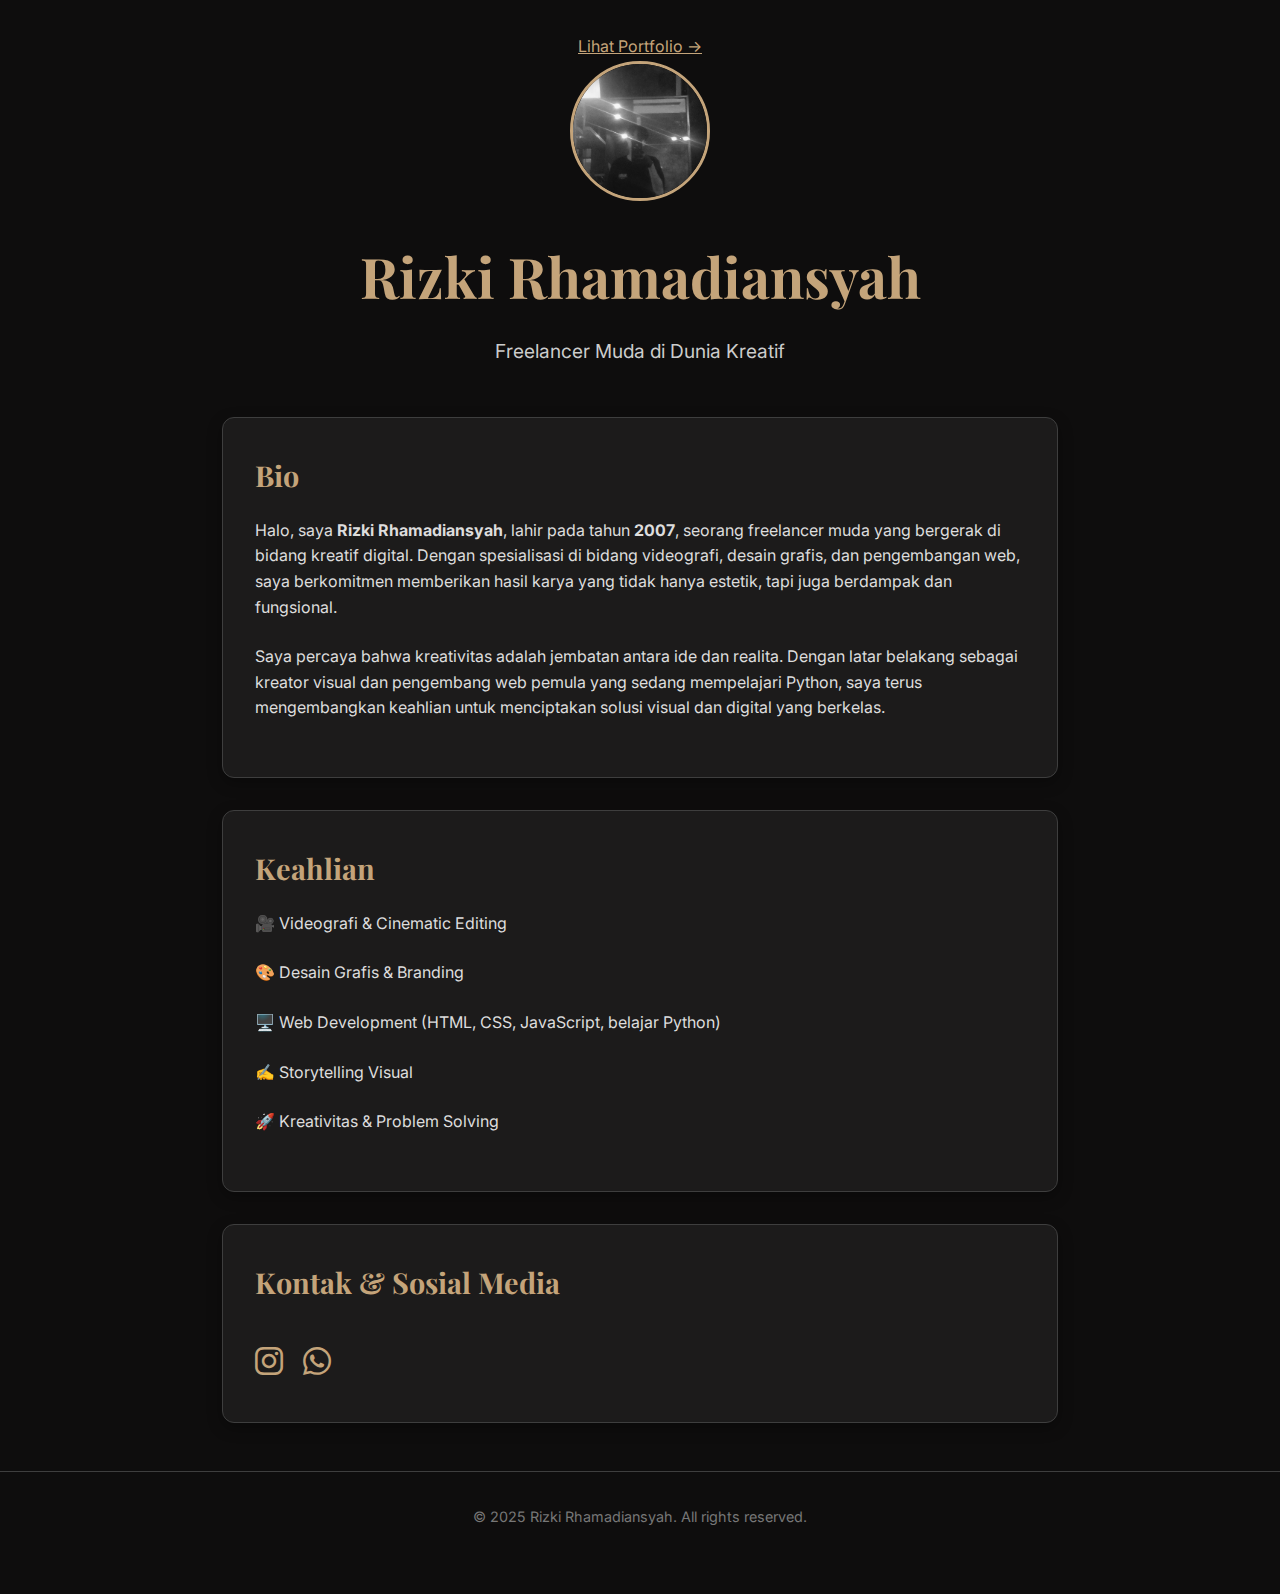
==== index.html @ b300ecfa "Add files via upload" ====
<!DOCTYPE html>
<html lang="id">
<head>
  <meta charset="UTF-8" />
  <meta name="viewport" content="width=device-width, initial-scale=1.0" />
  <title>Rizki Rhamadiansyah</title>
  <link href="https://fonts.googleapis.com/css2?family=Playfair+Display:wght@500;700&family=Inter:wght@300;500;700&display=swap" rel="stylesheet">
  <link rel="stylesheet" href="style.css">
  <!-- Font Awesome -->
  <link rel="stylesheet" href="https://cdnjs.cloudflare.com/ajax/libs/font-awesome/6.0.0-beta3/css/all.min.css">
</head>
<body>
  <header>
    <div class="portfolio-link">
      <a href="portfolio.html" style="color: var(--accent); text-decoration: underline;">Lihat Portfolio &rarr;</a>
    </div>
    <img src="profil.jpeg" alt="Foto Rizki" />
    <h1>Rizki Rhamadiansyah</h1>
    <p>Freelancer Muda di Dunia Kreatif</p>
  </header>

  <div class="container">
    <div class="section">
      <h2>Bio</h2>

      <p>Halo, saya <strong>Rizki Rhamadiansyah</strong>, lahir pada tahun <strong>2007</strong>, seorang freelancer muda yang bergerak di bidang kreatif digital. Dengan spesialisasi di bidang videografi, desain grafis, dan pengembangan web, saya berkomitmen memberikan hasil karya yang tidak hanya estetik, tapi juga berdampak dan fungsional. </p>
        
      <p>Saya percaya bahwa kreativitas adalah jembatan antara ide dan realita. Dengan latar belakang sebagai kreator visual dan pengembang web pemula yang sedang mempelajari Python, saya terus mengembangkan keahlian untuk menciptakan solusi visual dan digital yang berkelas.</p>
    </div>

    <div class="section">
      <h2>Keahlian</h2>
      <p>🎥 Videografi & Cinematic Editing</p>

      <p>🎨 Desain Grafis & Branding</p>
        
      <p>🖥️ Web Development (HTML, CSS, JavaScript, belajar Python)</p>
        
      <p>✍️ Storytelling Visual</p>
        
      <p>🚀 Kreativitas & Problem Solving</p>
    </div>

    <div class="section">
      <h2>Kontak & Sosial Media</h2>
      <div class="socials">
        <a href="https://instagram.com/rizkitrxstar" target="_blank">
          <i class="fab fa-instagram"></i>
        </a>
        <a href="https://wa.me/6285861911241" target="_blank">
          <i class="fab fa-whatsapp"></i>
        </a>
      </div>
    </div>
  </div>

  <audio id="bg-music" loop>
    <source src="audio.mp3" type="audio/mpeg" />
    Browser kamu tidak mendukung audio.
  </audio>

  <script>
    const audio = document.getElementById('bg-music');
    const playMusic = () => {
      audio.play().catch(e => {
        console.log('Autoplay diblokir:', e);
      });
    };
    document.addEventListener('click', playMusic);
  </script>
  
  <footer>
    &copy; 2025 Rizki Rhamadiansyah. All rights reserved.
  </footer>
</body>
</html>
---- style.css ----
:root {
  --bg: #0e0d0d;
  --text: #f0f0f0;
  --accent: #c4a47a;
  --card-bg: #1c1b1b;
  --border: #3e3e3e;
}

* {
  margin: 0;
  padding: 0;
  box-sizing: border-box;
}

body {
  font-family: 'Inter', sans-serif;
  background-color: var(--bg);
  color: var(--text);
  line-height: 1.8;
  padding: 2rem 0;
}

header {
  text-align: center;
  margin-bottom: 3rem;
}

header img {
  width: 140px;
  height: 140px;
  object-fit: cover;
  border-radius: 50%;
  margin-bottom: 1rem;
  border: 3px solid var(--accent);
  margin-left: 1;
}

header h1 {
  font-family: 'Playfair Display', serif;
  font-size: 3.5rem;
  color: var(--accent);
  margin-bottom: 0.5rem;
}

header p {
  font-size: 1.2rem;
  color: #ccc;
}

.section p {
    margin-bottom: 1.5rem; /* Menambah jarak antar paragraf */
    line-height: 1.6; /* Membuat teks lebih mudah dibaca */
    color: #ddd; /* Warna teks untuk kontras dengan latar belakang */
  }  

.container {
  max-width: 900px;
  margin: 0 auto;
  padding: 0 2rem;
}

.section {
  background-color: var(--card-bg);
  border: 1px solid var(--border);
  border-radius: 12px;
  padding: 2rem;
  margin-bottom: 2rem;
  box-shadow: 0 5px 15px rgba(0,0,0,0.3);
  transition: transform 0.3s ease;
}

.section:hover {
  transform: translateY(-5px);
}

.section h2 {
  font-family: 'Playfair Display', serif;
  font-size: 1.8rem;
  color: var(--accent);
  margin-bottom: 1rem;
}

.section p {
  font-size: 1rem;
  color: #ddd;
}

.socials a {
  display: inline-block;
  margin-right: 1rem;
  margin-top: 0.5rem;
  color: var(--accent);
  text-decoration: none;
  font-weight: 500;
  transition: color 0.3s;
}

.socials a:hover {
  color: #fff;
}

footer {
  text-align: center;
  font-size: 0.9rem;
  padding: 2rem 1rem;
  border-top: 1px solid var(--border);
  color: #777;
  margin-top: 3rem;
}

.socials a {
    display: inline-block;
    margin-right: 1rem;
    margin-top: 0.5rem;
    color: var(--accent);
    text-decoration: none;
    font-size: 2rem;  /* Ukuran ikon */
    transition: color 0.3s;
  }
  
  .socials a i {
    margin-right: 0;  /* Menghilangkan jarak antar ikon */
  }
  
  .socials a:hover {
    color: #fff;
  }
  
  .socials a i {
    font-size: 2rem; /* Ukuran ikon */
    color: var(--accent);
    transition: transform 0.3s ease;
  }
  
  .socials a:hover i {
    transform: scale(1.1); /* Membesarkan sedikit ketika hover */
  }  
  .section img {
    width: 30%; /* Biar responsif */
    max-width: 600px; /* Ukuran maksimum */
    height: auto;
    margin-top: 1rem;
    border-radius: 12px;
    box-shadow: 0 5px 15px rgba(0, 0, 0, 0.3); /* Bayangan cantik */
    transition: transform 0.3s ease;
  }
  
  .section img:hover {
    transform: scale(1.03); /* Efek membesar sedikit saat hover */
  }
  
  }
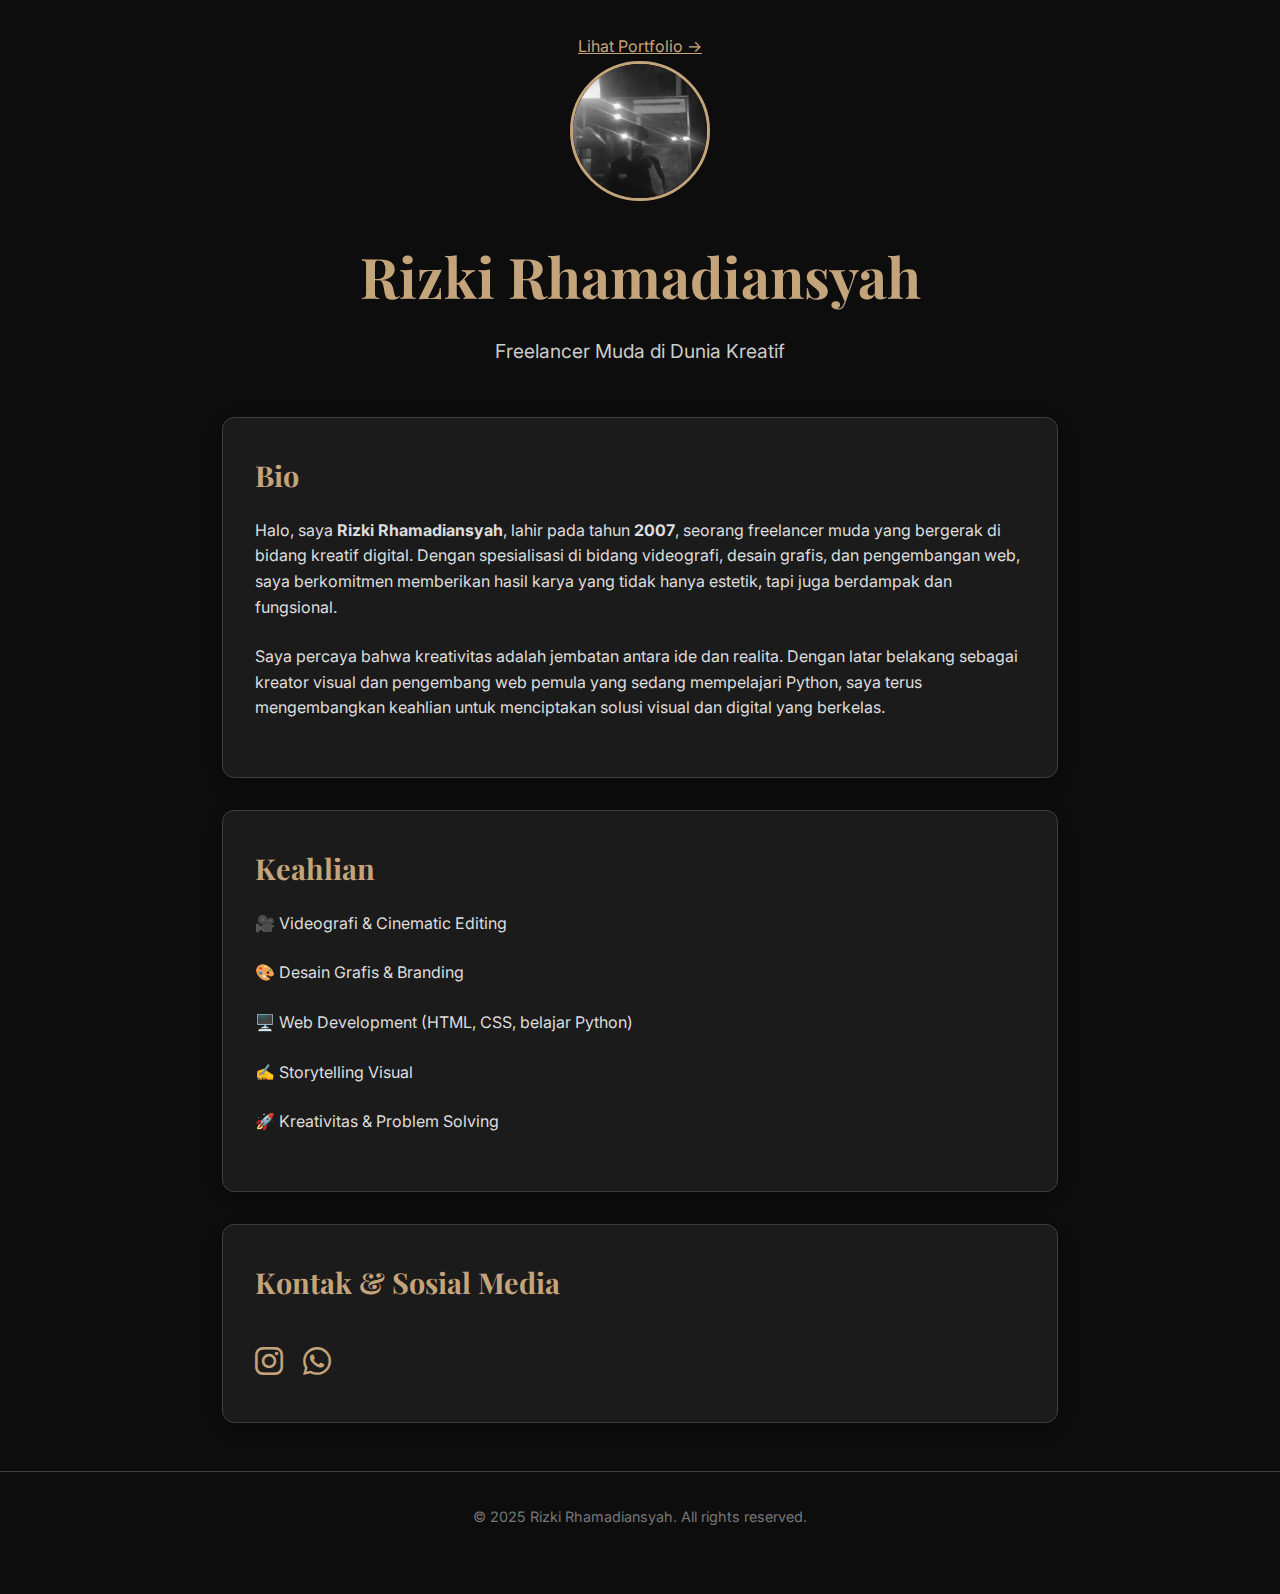
==== commit 31ac69fc: "Update index.html" ====
--- a/index.html
+++ b/index.html
@@ -34,7 +34,7 @@
 
       <p>🎨 Desain Grafis & Branding</p>
         
-      <p>🖥️ Web Development (HTML, CSS, JavaScript, belajar Python)</p>
+      <p>🖥️ Web Development (HTML, CSS, belajar Python)</p>
         
       <p>✍️ Storytelling Visual</p>
         
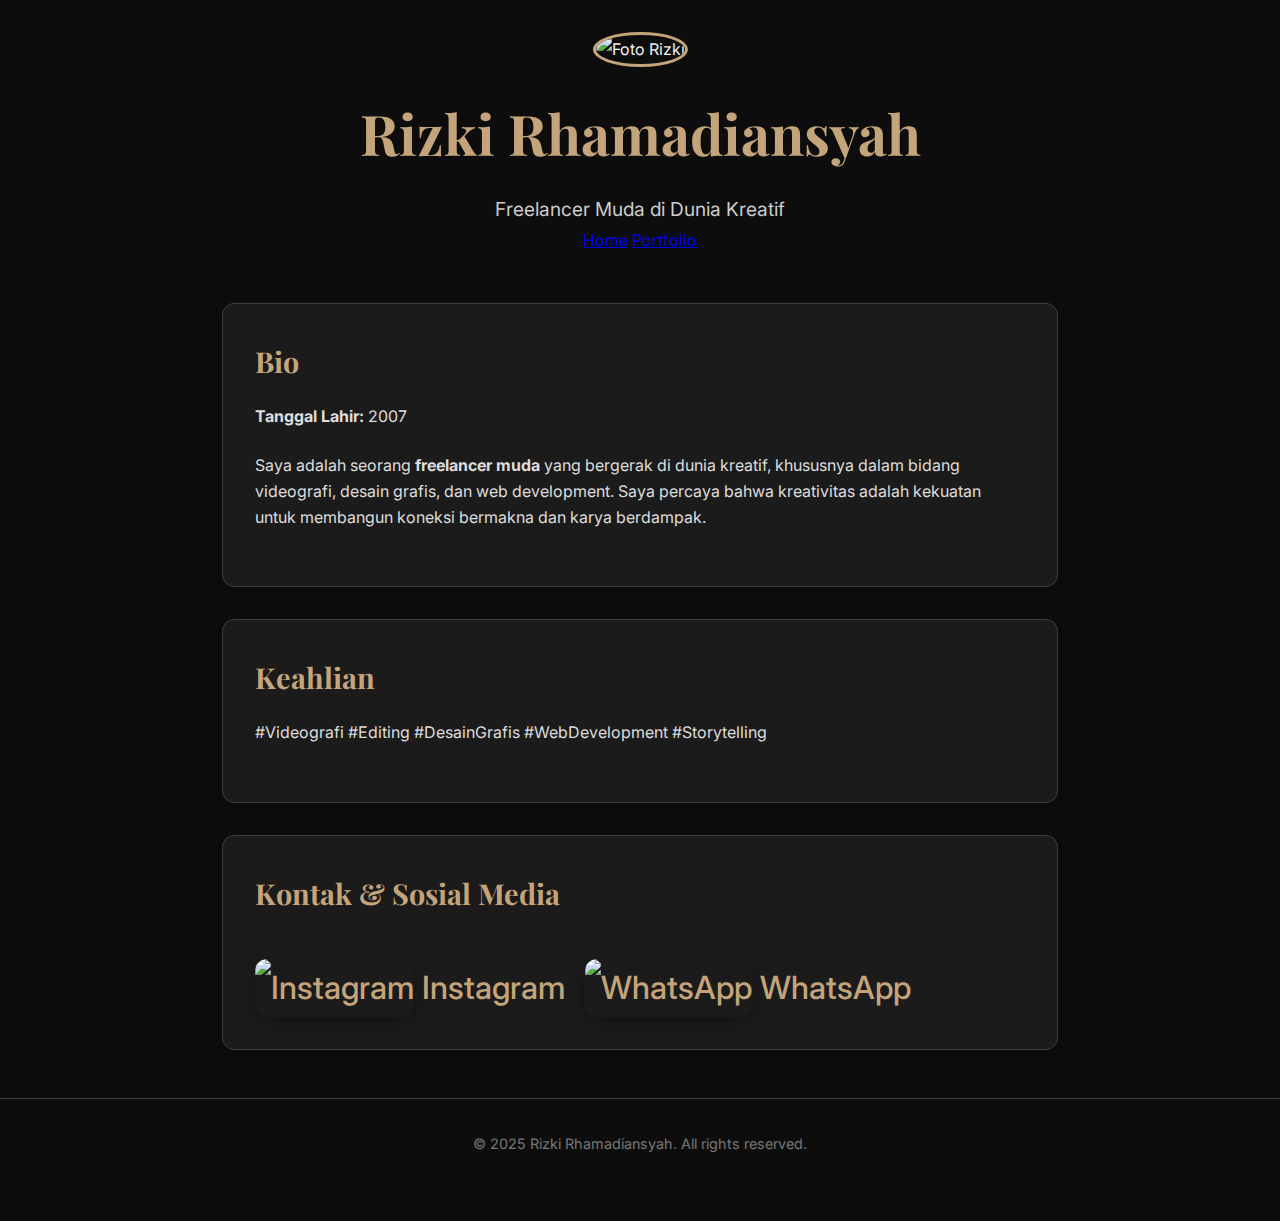
==== commit e9523ddd: "Update index.html" ====
--- a/index.html
+++ b/index.html
@@ -4,71 +4,47 @@
   <meta charset="UTF-8" />
   <meta name="viewport" content="width=device-width, initial-scale=1.0" />
   <title>Rizki Rhamadiansyah</title>
+  <link rel="stylesheet" href="style.css" />
   <link href="https://fonts.googleapis.com/css2?family=Playfair+Display:wght@500;700&family=Inter:wght@300;500;700&display=swap" rel="stylesheet">
-  <link rel="stylesheet" href="style.css">
-  <!-- Font Awesome -->
-  <link rel="stylesheet" href="https://cdnjs.cloudflare.com/ajax/libs/font-awesome/6.0.0-beta3/css/all.min.css">
 </head>
 <body>
   <header>
-    <div class="portfolio-link">
-      <a href="portfolio.html" style="color: var(--accent); text-decoration: underline;">Lihat Portfolio &rarr;</a>
-    </div>
-    <img src="profil.jpeg" alt="Foto Rizki" />
+    <img src="img/profil.jpeg" alt="Foto Rizki" />
     <h1>Rizki Rhamadiansyah</h1>
     <p>Freelancer Muda di Dunia Kreatif</p>
+    <nav>
+      <a href="index.html">Home</a>
+      <a href="portfolio.html">Portfolio</a>
+    </nav>
   </header>
 
-  <div class="container">
-    <div class="section">
+  <main class="container">
+    <section class="section">
       <h2>Bio</h2>
+      <p><strong>Tanggal Lahir:</strong> 2007</p>
+      <p>Saya adalah seorang <strong>freelancer muda</strong> yang bergerak di dunia kreatif, khususnya dalam bidang videografi, desain grafis, dan web development. Saya percaya bahwa kreativitas adalah kekuatan untuk membangun koneksi bermakna dan karya berdampak.</p>
+    </section>
 
-      <p>Halo, saya <strong>Rizki Rhamadiansyah</strong>, lahir pada tahun <strong>2007</strong>, seorang freelancer muda yang bergerak di bidang kreatif digital. Dengan spesialisasi di bidang videografi, desain grafis, dan pengembangan web, saya berkomitmen memberikan hasil karya yang tidak hanya estetik, tapi juga berdampak dan fungsional. </p>
-        
-      <p>Saya percaya bahwa kreativitas adalah jembatan antara ide dan realita. Dengan latar belakang sebagai kreator visual dan pengembang web pemula yang sedang mempelajari Python, saya terus mengembangkan keahlian untuk menciptakan solusi visual dan digital yang berkelas.</p>
-    </div>
+    <section class="section">
+      <h2>Keahlian</h2>
+      <p>#Videografi #Editing #DesainGrafis #WebDevelopment #Storytelling</p>
+    </section>
 
-    <div class="section">
-      <h2>Keahlian</h2>
-      <p>🎥 Videografi & Cinematic Editing</p>
-
-      <p>🎨 Desain Grafis & Branding</p>
-        
-      <p>🖥️ Web Development (HTML, CSS, belajar Python)</p>
-        
-      <p>✍️ Storytelling Visual</p>
-        
-      <p>🚀 Kreativitas & Problem Solving</p>
-    </div>
-
-    <div class="section">
+    <section class="section">
       <h2>Kontak & Sosial Media</h2>
       <div class="socials">
         <a href="https://instagram.com/rizkitrxstar" target="_blank">
-          <i class="fab fa-instagram"></i>
+          <img src="https://img.icons8.com/ios-filled/24/ffffff/instagram-new.png" alt="Instagram" />
+          Instagram
         </a>
         <a href="https://wa.me/6285861911241" target="_blank">
-          <i class="fab fa-whatsapp"></i>
+          <img src="https://img.icons8.com/ios-filled/24/ffffff/whatsapp.png" alt="WhatsApp" />
+          WhatsApp
         </a>
       </div>
-    </div>
-  </div>
+    </section>
+  </main>
 
-  <audio id="bg-music" loop>
-    <source src="audio.mp3" type="audio/mpeg" />
-    Browser kamu tidak mendukung audio.
-  </audio>
-
-  <script>
-    const audio = document.getElementById('bg-music');
-    const playMusic = () => {
-      audio.play().catch(e => {
-        console.log('Autoplay diblokir:', e);
-      });
-    };
-    document.addEventListener('click', playMusic);
-  </script>
-  
   <footer>
     &copy; 2025 Rizki Rhamadiansyah. All rights reserved.
   </footer>
--- a/style.css
+++ b/style.css
@@ -149,4 +149,39 @@
     transform: scale(1.03); /* Efek membesar sedikit saat hover */
   }
   
-  }+  @media (max-width: 768px) {
+  body {
+    padding: 1rem 0;
+  }
+
+  header h1 {
+    font-size: 2.2rem;
+  }
+
+  header img {
+    width: 100px;
+    height: 100px;
+  }
+
+  .container {
+    padding: 0 1rem;
+  }
+
+  .section {
+    padding: 1.2rem;
+  }
+
+  .section h2 {
+    font-size: 1.5rem;
+  }
+
+  .section p,
+  .socials a {
+    font-size: 0.95rem;
+  }
+
+  footer {
+    font-size: 0.8rem;
+    padding: 1rem;
+  }
+}
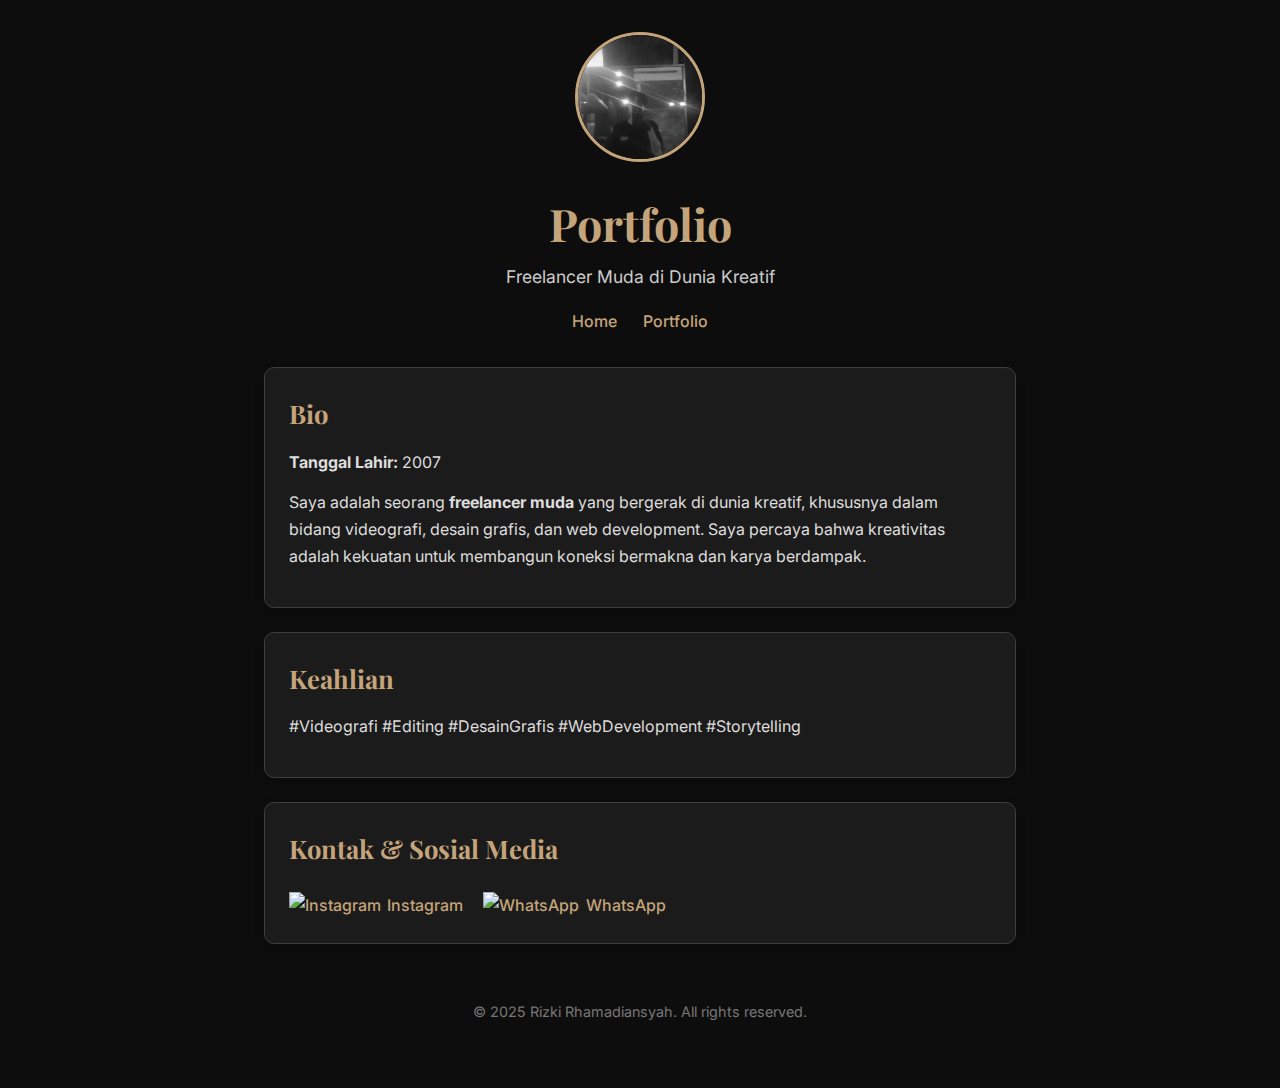
==== commit b0a5c843: "Update index.html" ====
--- a/index.html
+++ b/index.html
@@ -9,8 +9,8 @@
 </head>
 <body>
   <header>
-    <img src="img/profil.jpeg" alt="Foto Rizki" />
-    <h1>Rizki Rhamadiansyah</h1>
+     <img src="profil.jpeg" alt="Foto Rizki" />
+    <h1>Portfolio</h1>
     <p>Freelancer Muda di Dunia Kreatif</p>
     <nav>
       <a href="index.html">Home</a>
--- a/style.css
+++ b/style.css
@@ -16,83 +16,79 @@
   font-family: 'Inter', sans-serif;
   background-color: var(--bg);
   color: var(--text);
-  line-height: 1.8;
+  line-height: 1.7;
   padding: 2rem 0;
 }
 
 header {
   text-align: center;
-  margin-bottom: 3rem;
+  margin-bottom: 2rem;
 }
 
 header img {
-  width: 140px;
-  height: 140px;
+  width: 130px;
+  height: 130px;
   object-fit: cover;
   border-radius: 50%;
+  border: 3px solid var(--accent);
   margin-bottom: 1rem;
-  border: 3px solid var(--accent);
-  margin-left: 1;
 }
 
 header h1 {
   font-family: 'Playfair Display', serif;
-  font-size: 3.5rem;
+  font-size: 2.8rem;
   color: var(--accent);
-  margin-bottom: 0.5rem;
 }
 
 header p {
-  font-size: 1.2rem;
+  font-size: 1.1rem;
   color: #ccc;
+  margin-bottom: 1rem;
 }
 
-.section p {
-    margin-bottom: 1.5rem; /* Menambah jarak antar paragraf */
-    line-height: 1.6; /* Membuat teks lebih mudah dibaca */
-    color: #ddd; /* Warna teks untuk kontras dengan latar belakang */
-  }  
+header nav a {
+  margin: 0 0.7rem;
+  text-decoration: none;
+  color: var(--accent);
+  font-weight: 500;
+}
 
 .container {
-  max-width: 900px;
+  max-width: 800px;
   margin: 0 auto;
-  padding: 0 2rem;
+  padding: 0 1.5rem;
 }
 
 .section {
   background-color: var(--card-bg);
   border: 1px solid var(--border);
-  border-radius: 12px;
-  padding: 2rem;
-  margin-bottom: 2rem;
-  box-shadow: 0 5px 15px rgba(0,0,0,0.3);
-  transition: transform 0.3s ease;
-}
-
-.section:hover {
-  transform: translateY(-5px);
+  border-radius: 10px;
+  padding: 1.5rem;
+  margin-bottom: 1.5rem;
+  box-shadow: 0 4px 10px rgba(0,0,0,0.3);
 }
 
 .section h2 {
   font-family: 'Playfair Display', serif;
-  font-size: 1.8rem;
   color: var(--accent);
-  margin-bottom: 1rem;
+  margin-bottom: 0.8rem;
+  font-size: 1.6rem;
 }
 
 .section p {
-  font-size: 1rem;
   color: #ddd;
+  margin-bottom: 0.8rem;
 }
 
 .socials a {
-  display: inline-block;
+  display: inline-flex;
+  align-items: center;
+  gap: 0.4rem;
   margin-right: 1rem;
   margin-top: 0.5rem;
   color: var(--accent);
   text-decoration: none;
   font-weight: 500;
-  transition: color 0.3s;
 }
 
 .socials a:hover {
@@ -102,60 +98,13 @@
 footer {
   text-align: center;
   font-size: 0.9rem;
+  color: #777;
   padding: 2rem 1rem;
-  border-top: 1px solid var(--border);
-  color: #777;
-  margin-top: 3rem;
 }
 
-.socials a {
-    display: inline-block;
-    margin-right: 1rem;
-    margin-top: 0.5rem;
-    color: var(--accent);
-    text-decoration: none;
-    font-size: 2rem;  /* Ukuran ikon */
-    transition: color 0.3s;
-  }
-  
-  .socials a i {
-    margin-right: 0;  /* Menghilangkan jarak antar ikon */
-  }
-  
-  .socials a:hover {
-    color: #fff;
-  }
-  
-  .socials a i {
-    font-size: 2rem; /* Ukuran ikon */
-    color: var(--accent);
-    transition: transform 0.3s ease;
-  }
-  
-  .socials a:hover i {
-    transform: scale(1.1); /* Membesarkan sedikit ketika hover */
-  }  
-  .section img {
-    width: 30%; /* Biar responsif */
-    max-width: 600px; /* Ukuran maksimum */
-    height: auto;
-    margin-top: 1rem;
-    border-radius: 12px;
-    box-shadow: 0 5px 15px rgba(0, 0, 0, 0.3); /* Bayangan cantik */
-    transition: transform 0.3s ease;
-  }
-  
-  .section img:hover {
-    transform: scale(1.03); /* Efek membesar sedikit saat hover */
-  }
-  
-  @media (max-width: 768px) {
-  body {
-    padding: 1rem 0;
-  }
-
+@media (max-width: 768px) {
   header h1 {
-    font-size: 2.2rem;
+    font-size: 2rem;
   }
 
   header img {
@@ -163,25 +112,16 @@
     height: 100px;
   }
 
-  .container {
-    padding: 0 1rem;
-  }
-
   .section {
-    padding: 1.2rem;
+    padding: 1rem;
   }
 
   .section h2 {
-    font-size: 1.5rem;
+    font-size: 1.3rem;
   }
 
   .section p,
   .socials a {
     font-size: 0.95rem;
   }
-
-  footer {
-    font-size: 0.8rem;
-    padding: 1rem;
-  }
 }
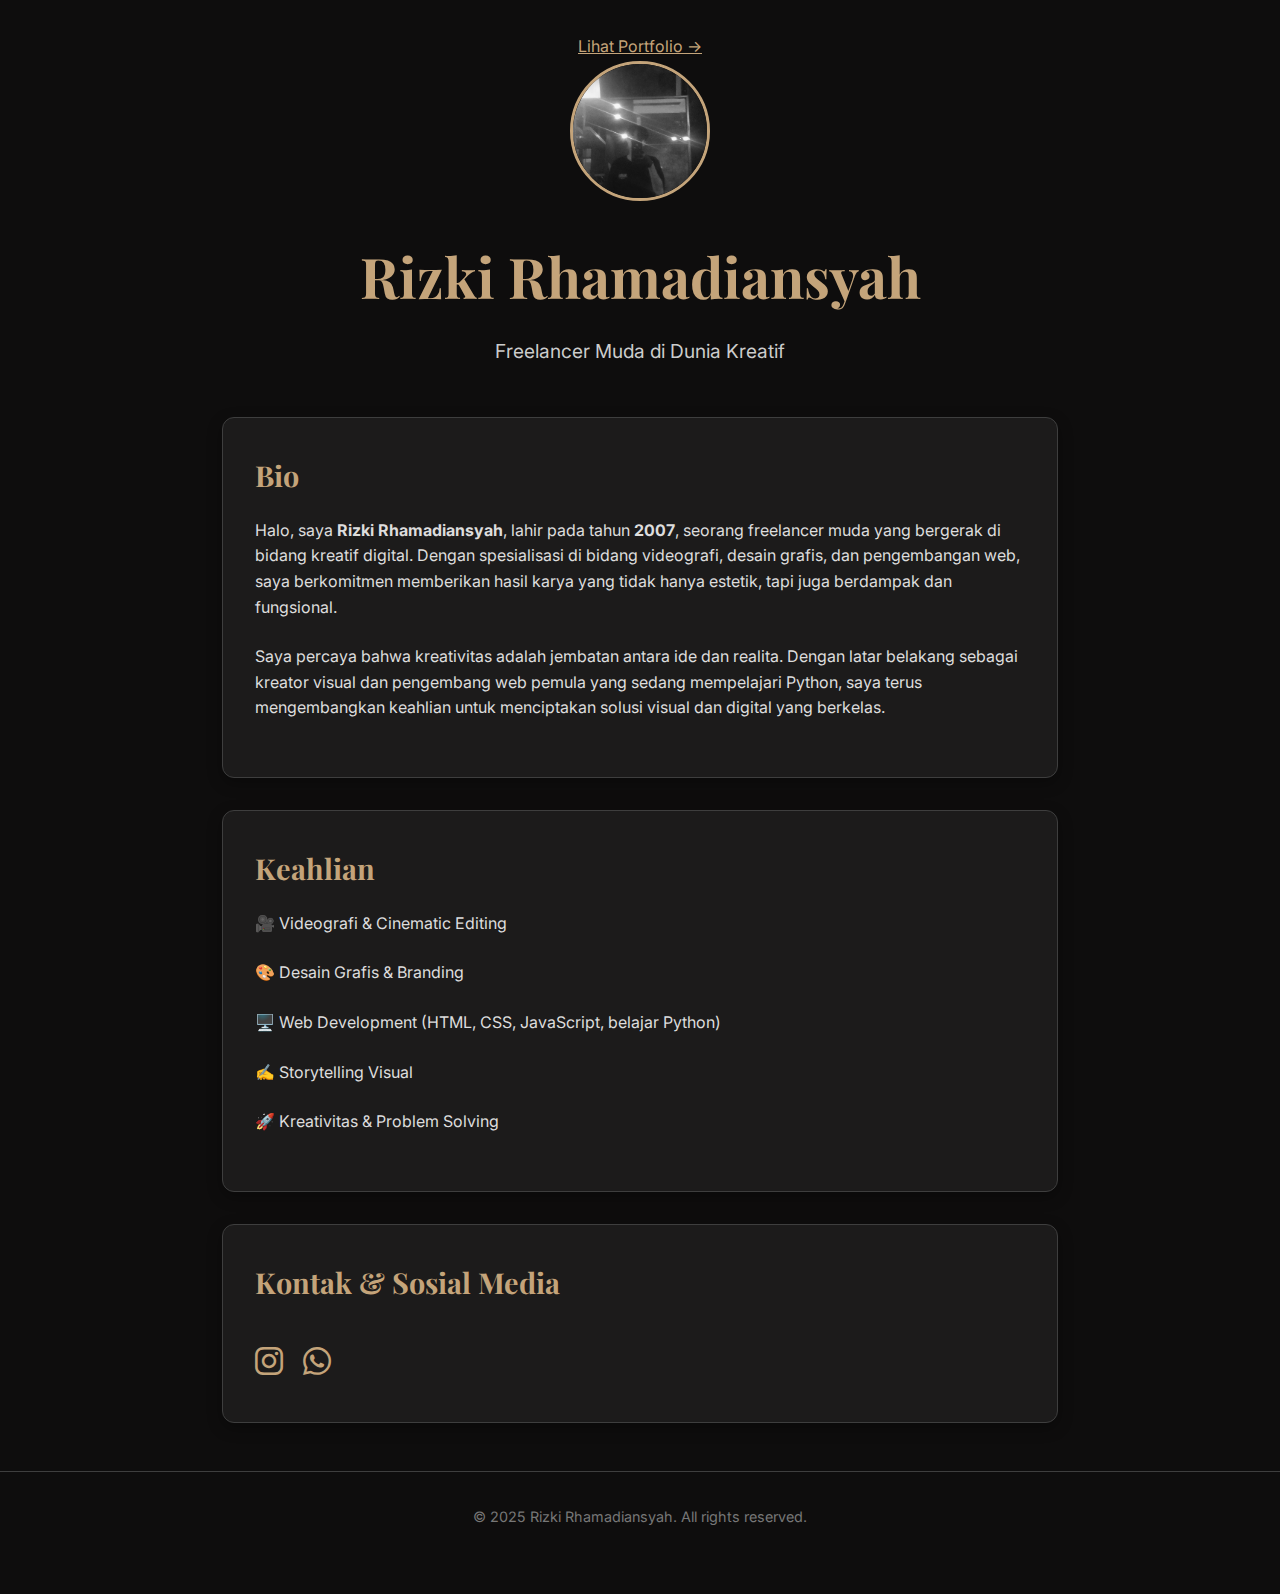
==== commit 0299aad0: "Add files via upload" ====
--- a/index.html
+++ b/index.html
@@ -4,47 +4,71 @@
   <meta charset="UTF-8" />
   <meta name="viewport" content="width=device-width, initial-scale=1.0" />
   <title>Rizki Rhamadiansyah</title>
-  <link rel="stylesheet" href="style.css" />
   <link href="https://fonts.googleapis.com/css2?family=Playfair+Display:wght@500;700&family=Inter:wght@300;500;700&display=swap" rel="stylesheet">
+  <link rel="stylesheet" href="style.css">
+  <!-- Font Awesome -->
+  <link rel="stylesheet" href="https://cdnjs.cloudflare.com/ajax/libs/font-awesome/6.0.0-beta3/css/all.min.css">
 </head>
 <body>
   <header>
-     <img src="profil.jpeg" alt="Foto Rizki" />
-    <h1>Portfolio</h1>
+    <div class="portfolio-link">
+      <a href="portfolio.html" style="color: var(--accent); text-decoration: underline;">Lihat Portfolio &rarr;</a>
+    </div>
+    <img src="profil.jpeg" alt="Foto Rizki" />
+    <h1>Rizki Rhamadiansyah</h1>
     <p>Freelancer Muda di Dunia Kreatif</p>
-    <nav>
-      <a href="index.html">Home</a>
-      <a href="portfolio.html">Portfolio</a>
-    </nav>
   </header>
 
-  <main class="container">
-    <section class="section">
+  <div class="container">
+    <div class="section">
       <h2>Bio</h2>
-      <p><strong>Tanggal Lahir:</strong> 2007</p>
-      <p>Saya adalah seorang <strong>freelancer muda</strong> yang bergerak di dunia kreatif, khususnya dalam bidang videografi, desain grafis, dan web development. Saya percaya bahwa kreativitas adalah kekuatan untuk membangun koneksi bermakna dan karya berdampak.</p>
-    </section>
 
-    <section class="section">
+      <p>Halo, saya <strong>Rizki Rhamadiansyah</strong>, lahir pada tahun <strong>2007</strong>, seorang freelancer muda yang bergerak di bidang kreatif digital. Dengan spesialisasi di bidang videografi, desain grafis, dan pengembangan web, saya berkomitmen memberikan hasil karya yang tidak hanya estetik, tapi juga berdampak dan fungsional. </p>
+        
+      <p>Saya percaya bahwa kreativitas adalah jembatan antara ide dan realita. Dengan latar belakang sebagai kreator visual dan pengembang web pemula yang sedang mempelajari Python, saya terus mengembangkan keahlian untuk menciptakan solusi visual dan digital yang berkelas.</p>
+    </div>
+
+    <div class="section">
       <h2>Keahlian</h2>
-      <p>#Videografi #Editing #DesainGrafis #WebDevelopment #Storytelling</p>
-    </section>
+      <p>🎥 Videografi & Cinematic Editing</p>
 
-    <section class="section">
+      <p>🎨 Desain Grafis & Branding</p>
+        
+      <p>🖥️ Web Development (HTML, CSS, JavaScript, belajar Python)</p>
+        
+      <p>✍️ Storytelling Visual</p>
+        
+      <p>🚀 Kreativitas & Problem Solving</p>
+    </div>
+
+    <div class="section">
       <h2>Kontak & Sosial Media</h2>
       <div class="socials">
         <a href="https://instagram.com/rizkitrxstar" target="_blank">
-          <img src="https://img.icons8.com/ios-filled/24/ffffff/instagram-new.png" alt="Instagram" />
-          Instagram
+          <i class="fab fa-instagram"></i>
         </a>
         <a href="https://wa.me/6285861911241" target="_blank">
-          <img src="https://img.icons8.com/ios-filled/24/ffffff/whatsapp.png" alt="WhatsApp" />
-          WhatsApp
+          <i class="fab fa-whatsapp"></i>
         </a>
       </div>
-    </section>
-  </main>
+    </div>
+  </div>
 
+  <audio id="bg-music" loop>
+    <source src="audio.mp3" type="audio/mpeg" />
+    Browser kamu tidak mendukung audio.
+  </audio>
+
+  <script>
+    const audio = document.getElementById('bg-music');
+    const playMusic = () => {
+      audio.play().catch(e => {
+        console.log('Autoplay diblokir:', e);
+      });
+    };
+    document.addEventListener('click', playMusic);
+  </script>
+  
   <footer>
     &copy; 2025 Rizki Rhamadiansyah. All rights reserved.
   </footer>
--- a/style.css
+++ b/style.css
@@ -16,79 +16,83 @@
   font-family: 'Inter', sans-serif;
   background-color: var(--bg);
   color: var(--text);
-  line-height: 1.7;
+  line-height: 1.8;
   padding: 2rem 0;
 }
 
 header {
   text-align: center;
-  margin-bottom: 2rem;
+  margin-bottom: 3rem;
 }
 
 header img {
-  width: 130px;
-  height: 130px;
+  width: 140px;
+  height: 140px;
   object-fit: cover;
   border-radius: 50%;
+  margin-bottom: 1rem;
   border: 3px solid var(--accent);
-  margin-bottom: 1rem;
+  margin-left: 1;
 }
 
 header h1 {
   font-family: 'Playfair Display', serif;
-  font-size: 2.8rem;
+  font-size: 3.5rem;
   color: var(--accent);
+  margin-bottom: 0.5rem;
 }
 
 header p {
-  font-size: 1.1rem;
+  font-size: 1.2rem;
   color: #ccc;
-  margin-bottom: 1rem;
 }
 
-header nav a {
-  margin: 0 0.7rem;
-  text-decoration: none;
-  color: var(--accent);
-  font-weight: 500;
-}
+.section p {
+    margin-bottom: 1.5rem; /* Menambah jarak antar paragraf */
+    line-height: 1.6; /* Membuat teks lebih mudah dibaca */
+    color: #ddd; /* Warna teks untuk kontras dengan latar belakang */
+  }  
 
 .container {
-  max-width: 800px;
+  max-width: 900px;
   margin: 0 auto;
-  padding: 0 1.5rem;
+  padding: 0 2rem;
 }
 
 .section {
   background-color: var(--card-bg);
   border: 1px solid var(--border);
-  border-radius: 10px;
-  padding: 1.5rem;
-  margin-bottom: 1.5rem;
-  box-shadow: 0 4px 10px rgba(0,0,0,0.3);
+  border-radius: 12px;
+  padding: 2rem;
+  margin-bottom: 2rem;
+  box-shadow: 0 5px 15px rgba(0,0,0,0.3);
+  transition: transform 0.3s ease;
+}
+
+.section:hover {
+  transform: translateY(-5px);
 }
 
 .section h2 {
   font-family: 'Playfair Display', serif;
+  font-size: 1.8rem;
   color: var(--accent);
-  margin-bottom: 0.8rem;
-  font-size: 1.6rem;
+  margin-bottom: 1rem;
 }
 
 .section p {
+  font-size: 1rem;
   color: #ddd;
-  margin-bottom: 0.8rem;
 }
 
 .socials a {
-  display: inline-flex;
-  align-items: center;
-  gap: 0.4rem;
+  display: inline-block;
   margin-right: 1rem;
   margin-top: 0.5rem;
   color: var(--accent);
   text-decoration: none;
   font-weight: 500;
+  transition: color 0.3s;
 }
 
 .socials a:hover {
@@ -98,30 +102,51 @@
 footer {
   text-align: center;
   font-size: 0.9rem;
+  padding: 2rem 1rem;
+  border-top: 1px solid var(--border);
   color: #777;
-  padding: 2rem 1rem;
+  margin-top: 3rem;
 }
 
-@media (max-width: 768px) {
-  header h1 {
-    font-size: 2rem;
+.socials a {
+    display: inline-block;
+    margin-right: 1rem;
+    margin-top: 0.5rem;
+    color: var(--accent);
+    text-decoration: none;
+    font-size: 2rem;  /* Ukuran ikon */
+    transition: color 0.3s;
   }
-
-  header img {
-    width: 100px;
-    height: 100px;
+  
+  .socials a i {
+    margin-right: 0;  /* Menghilangkan jarak antar ikon */
   }
-
-  .section {
-    padding: 1rem;
+  
+  .socials a:hover {
+    color: #fff;
   }
-
-  .section h2 {
-    font-size: 1.3rem;
+  
+  .socials a i {
+    font-size: 2rem; /* Ukuran ikon */
+    color: var(--accent);
+    transition: transform 0.3s ease;
   }
-
-  .section p,
-  .socials a {
-    font-size: 0.95rem;
+  
+  .socials a:hover i {
+    transform: scale(1.1); /* Membesarkan sedikit ketika hover */
+  }  
+  .section img {
+    width: 30%; /* Biar responsif */
+    max-width: 600px; /* Ukuran maksimum */
+    height: auto;
+    margin-top: 1rem;
+    border-radius: 12px;
+    box-shadow: 0 5px 15px rgba(0, 0, 0, 0.3); /* Bayangan cantik */
+    transition: transform 0.3s ease;
   }
-}
+  
+  .section img:hover {
+    transform: scale(1.03); /* Efek membesar sedikit saat hover */
+  }
+  
+  }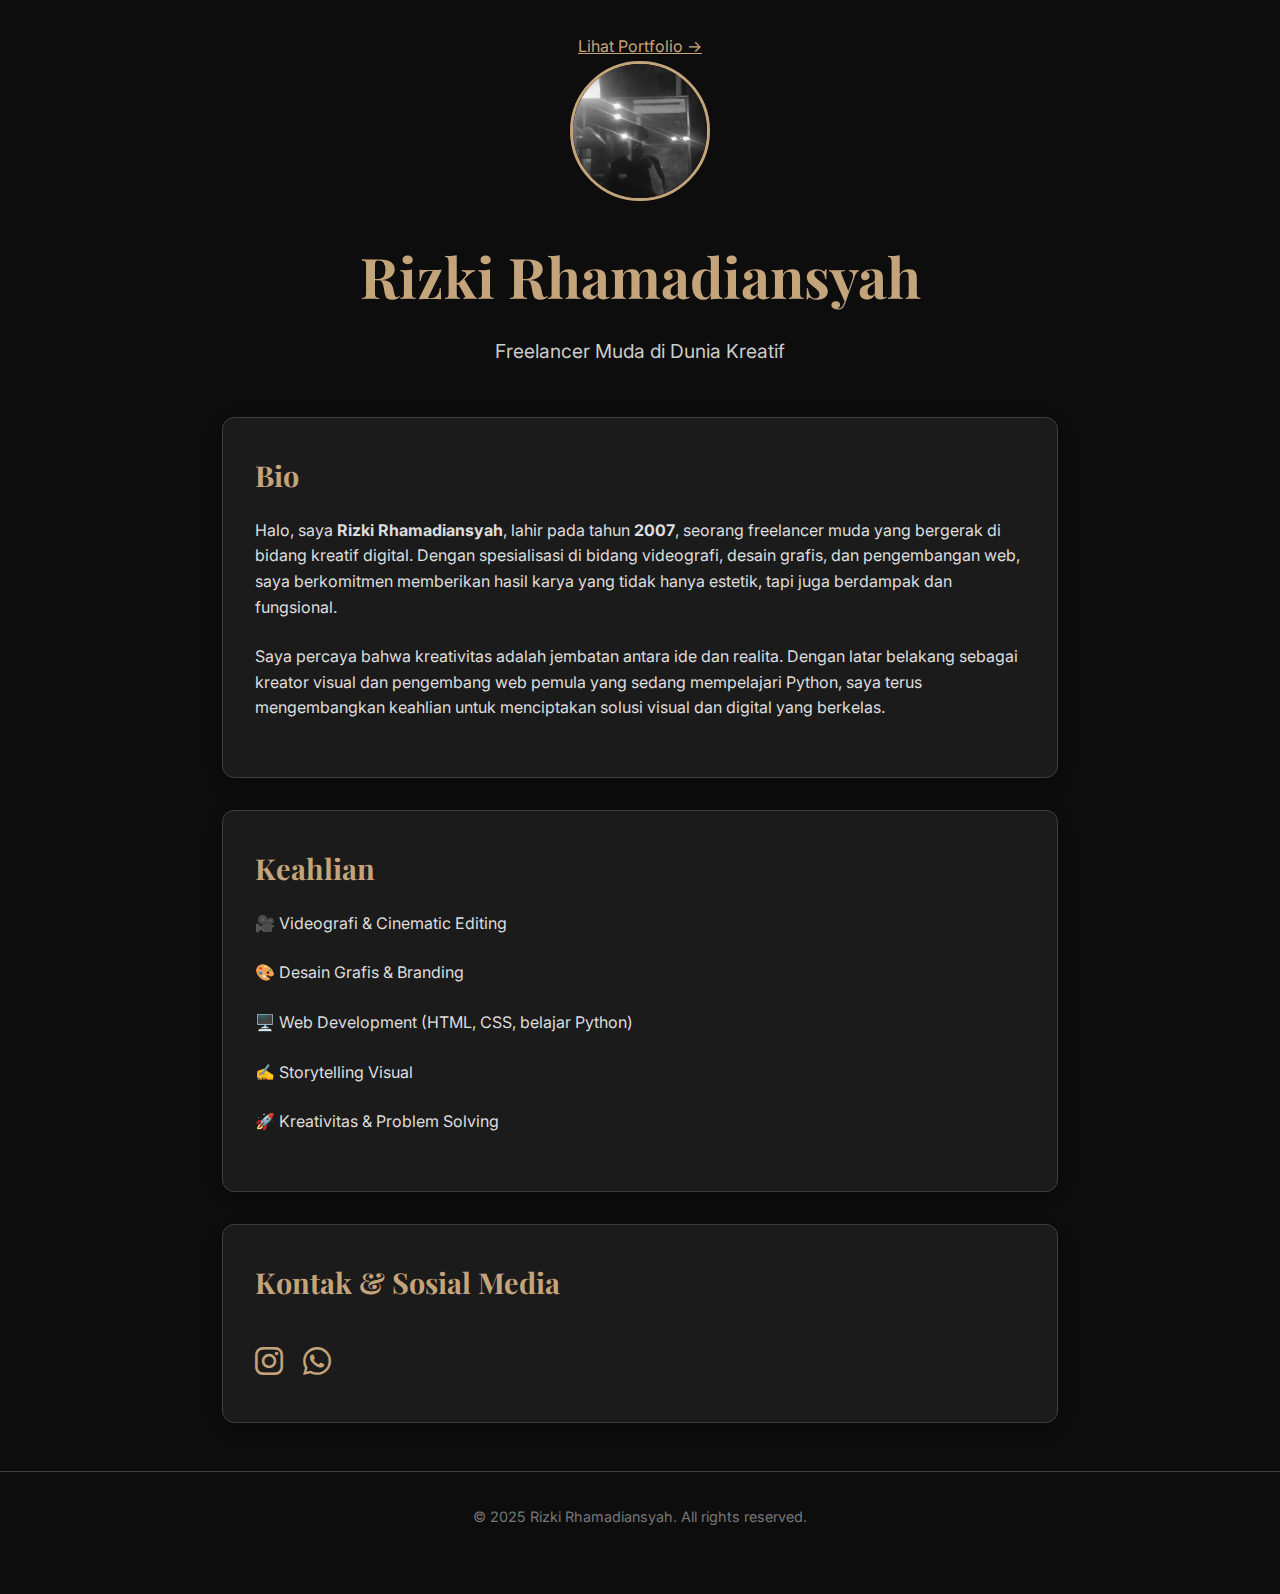
==== commit bae20b57: "Update index.html" ====
--- a/index.html
+++ b/index.html
@@ -34,7 +34,7 @@
 
       <p>🎨 Desain Grafis & Branding</p>
         
-      <p>🖥️ Web Development (HTML, CSS, JavaScript, belajar Python)</p>
+      <p>🖥️ Web Development (HTML, CSS, belajar Python)</p>
         
       <p>✍️ Storytelling Visual</p>
         
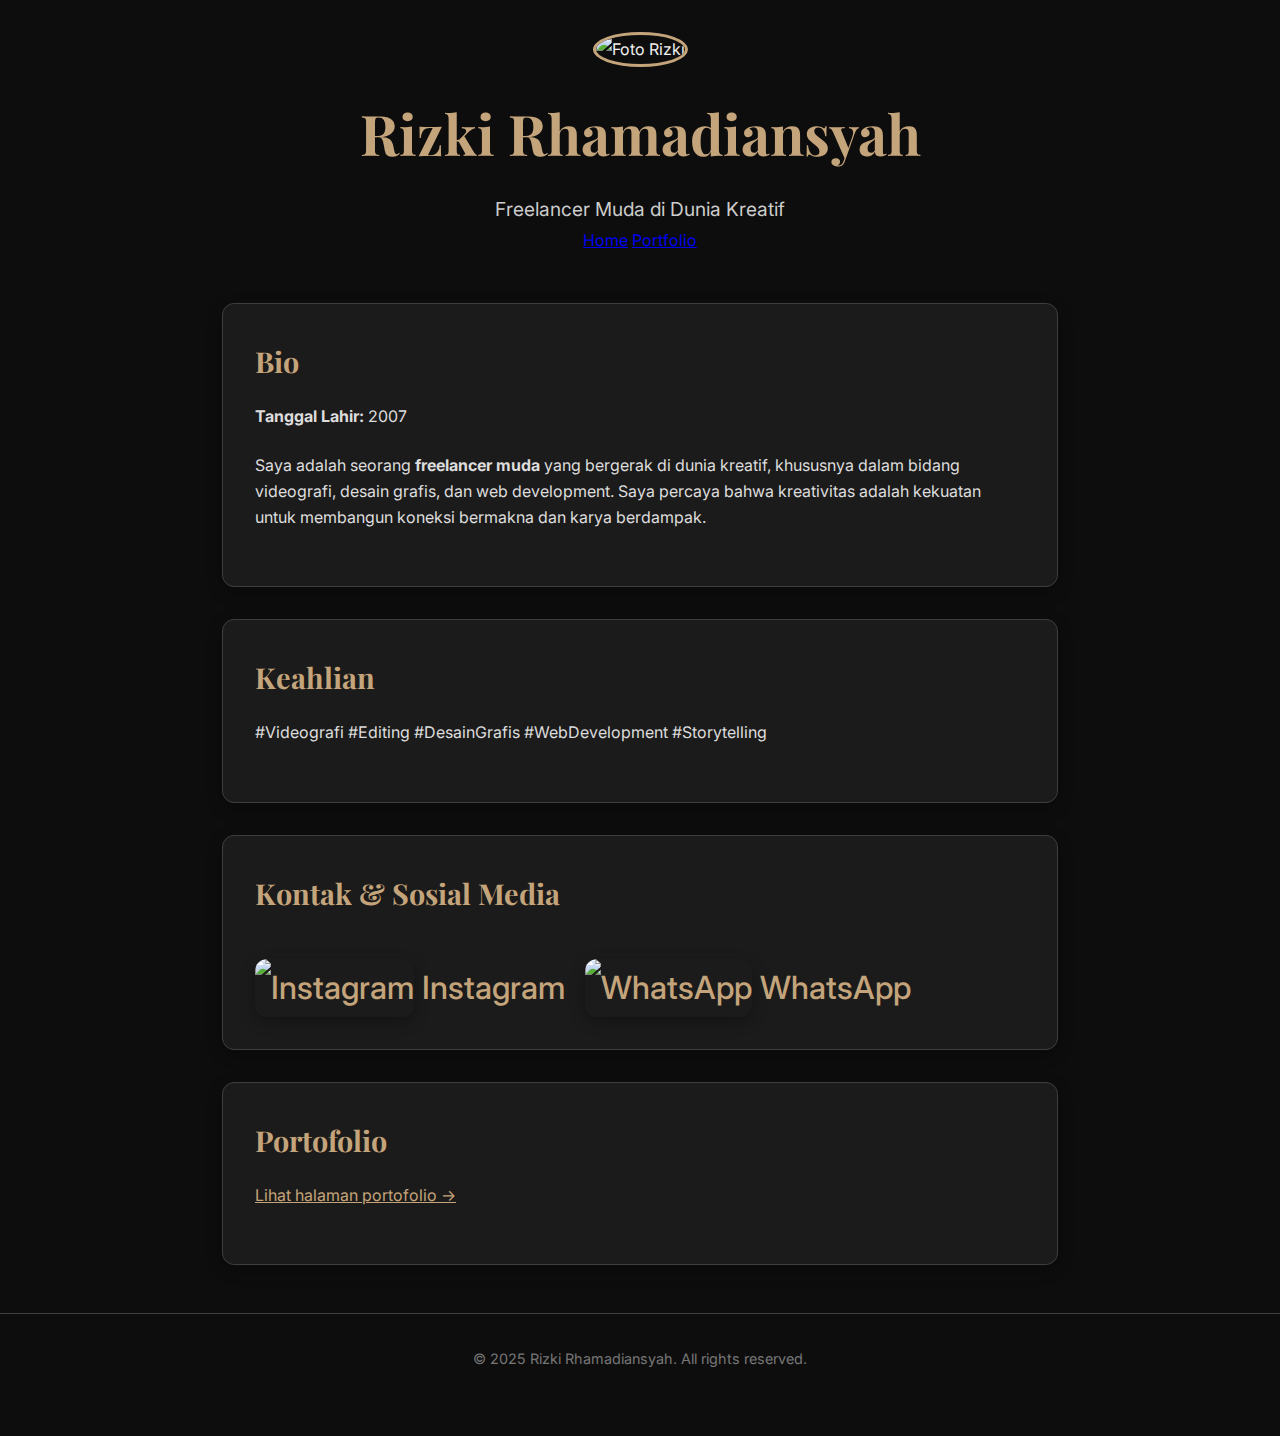
==== commit 318776ee: "Update index.html" ====
--- a/index.html
+++ b/index.html
@@ -5,70 +5,51 @@
   <meta name="viewport" content="width=device-width, initial-scale=1.0" />
   <title>Rizki Rhamadiansyah</title>
   <link href="https://fonts.googleapis.com/css2?family=Playfair+Display:wght@500;700&family=Inter:wght@300;500;700&display=swap" rel="stylesheet">
-  <link rel="stylesheet" href="style.css">
-  <!-- Font Awesome -->
-  <link rel="stylesheet" href="https://cdnjs.cloudflare.com/ajax/libs/font-awesome/6.0.0-beta3/css/all.min.css">
+  <link rel="stylesheet" href="style.css" />
 </head>
 <body>
   <header>
-    <div class="portfolio-link">
-      <a href="portfolio.html" style="color: var(--accent); text-decoration: underline;">Lihat Portfolio &rarr;</a>
-    </div>
-    <img src="profil.jpeg" alt="Foto Rizki" />
+    <img src="foto-profil.jepg" alt="Foto Rizki" />
     <h1>Rizki Rhamadiansyah</h1>
     <p>Freelancer Muda di Dunia Kreatif</p>
+    <nav>
+      <a href="index.html">Home</a>
+      <a href="portfolio.html">Portfolio</a>
+    </nav>
   </header>
 
   <div class="container">
     <div class="section">
       <h2>Bio</h2>
-
-      <p>Halo, saya <strong>Rizki Rhamadiansyah</strong>, lahir pada tahun <strong>2007</strong>, seorang freelancer muda yang bergerak di bidang kreatif digital. Dengan spesialisasi di bidang videografi, desain grafis, dan pengembangan web, saya berkomitmen memberikan hasil karya yang tidak hanya estetik, tapi juga berdampak dan fungsional. </p>
-        
-      <p>Saya percaya bahwa kreativitas adalah jembatan antara ide dan realita. Dengan latar belakang sebagai kreator visual dan pengembang web pemula yang sedang mempelajari Python, saya terus mengembangkan keahlian untuk menciptakan solusi visual dan digital yang berkelas.</p>
+      <p><strong>Tanggal Lahir:</strong> 2007</p>
+      <p>Saya adalah seorang <strong>freelancer muda</strong> yang bergerak di dunia kreatif, khususnya dalam bidang videografi, desain grafis, dan web development. Saya percaya bahwa kreativitas adalah kekuatan untuk membangun koneksi bermakna dan karya berdampak.</p>
     </div>
 
     <div class="section">
       <h2>Keahlian</h2>
-      <p>🎥 Videografi & Cinematic Editing</p>
-
-      <p>🎨 Desain Grafis & Branding</p>
-        
-      <p>🖥️ Web Development (HTML, CSS, belajar Python)</p>
-        
-      <p>✍️ Storytelling Visual</p>
-        
-      <p>🚀 Kreativitas & Problem Solving</p>
+      <p>#Videografi #Editing #DesainGrafis #WebDevelopment #Storytelling</p>
     </div>
 
     <div class="section">
       <h2>Kontak & Sosial Media</h2>
       <div class="socials">
         <a href="https://instagram.com/rizkitrxstar" target="_blank">
-          <i class="fab fa-instagram"></i>
+          <img src="https://img.icons8.com/ios-filled/24/ffffff/instagram-new.png" alt="Instagram" />
+          Instagram
         </a>
         <a href="https://wa.me/6285861911241" target="_blank">
-          <i class="fab fa-whatsapp"></i>
+          <img src="https://img.icons8.com/ios-filled/24/ffffff/whatsapp.png" alt="WhatsApp" />
+          WhatsApp
         </a>
       </div>
     </div>
+
+    <div class="section">
+      <h2>Portofolio</h2>
+      <p><a href="portfolio.html" style="color: var(--accent); text-decoration: underline;">Lihat halaman portofolio &rarr;</a></p>
+    </div>
   </div>
 
-  <audio id="bg-music" loop>
-    <source src="audio.mp3" type="audio/mpeg" />
-    Browser kamu tidak mendukung audio.
-  </audio>
-
-  <script>
-    const audio = document.getElementById('bg-music');
-    const playMusic = () => {
-      audio.play().catch(e => {
-        console.log('Autoplay diblokir:', e);
-      });
-    };
-    document.addEventListener('click', playMusic);
-  </script>
-  
   <footer>
     &copy; 2025 Rizki Rhamadiansyah. All rights reserved.
   </footer>
